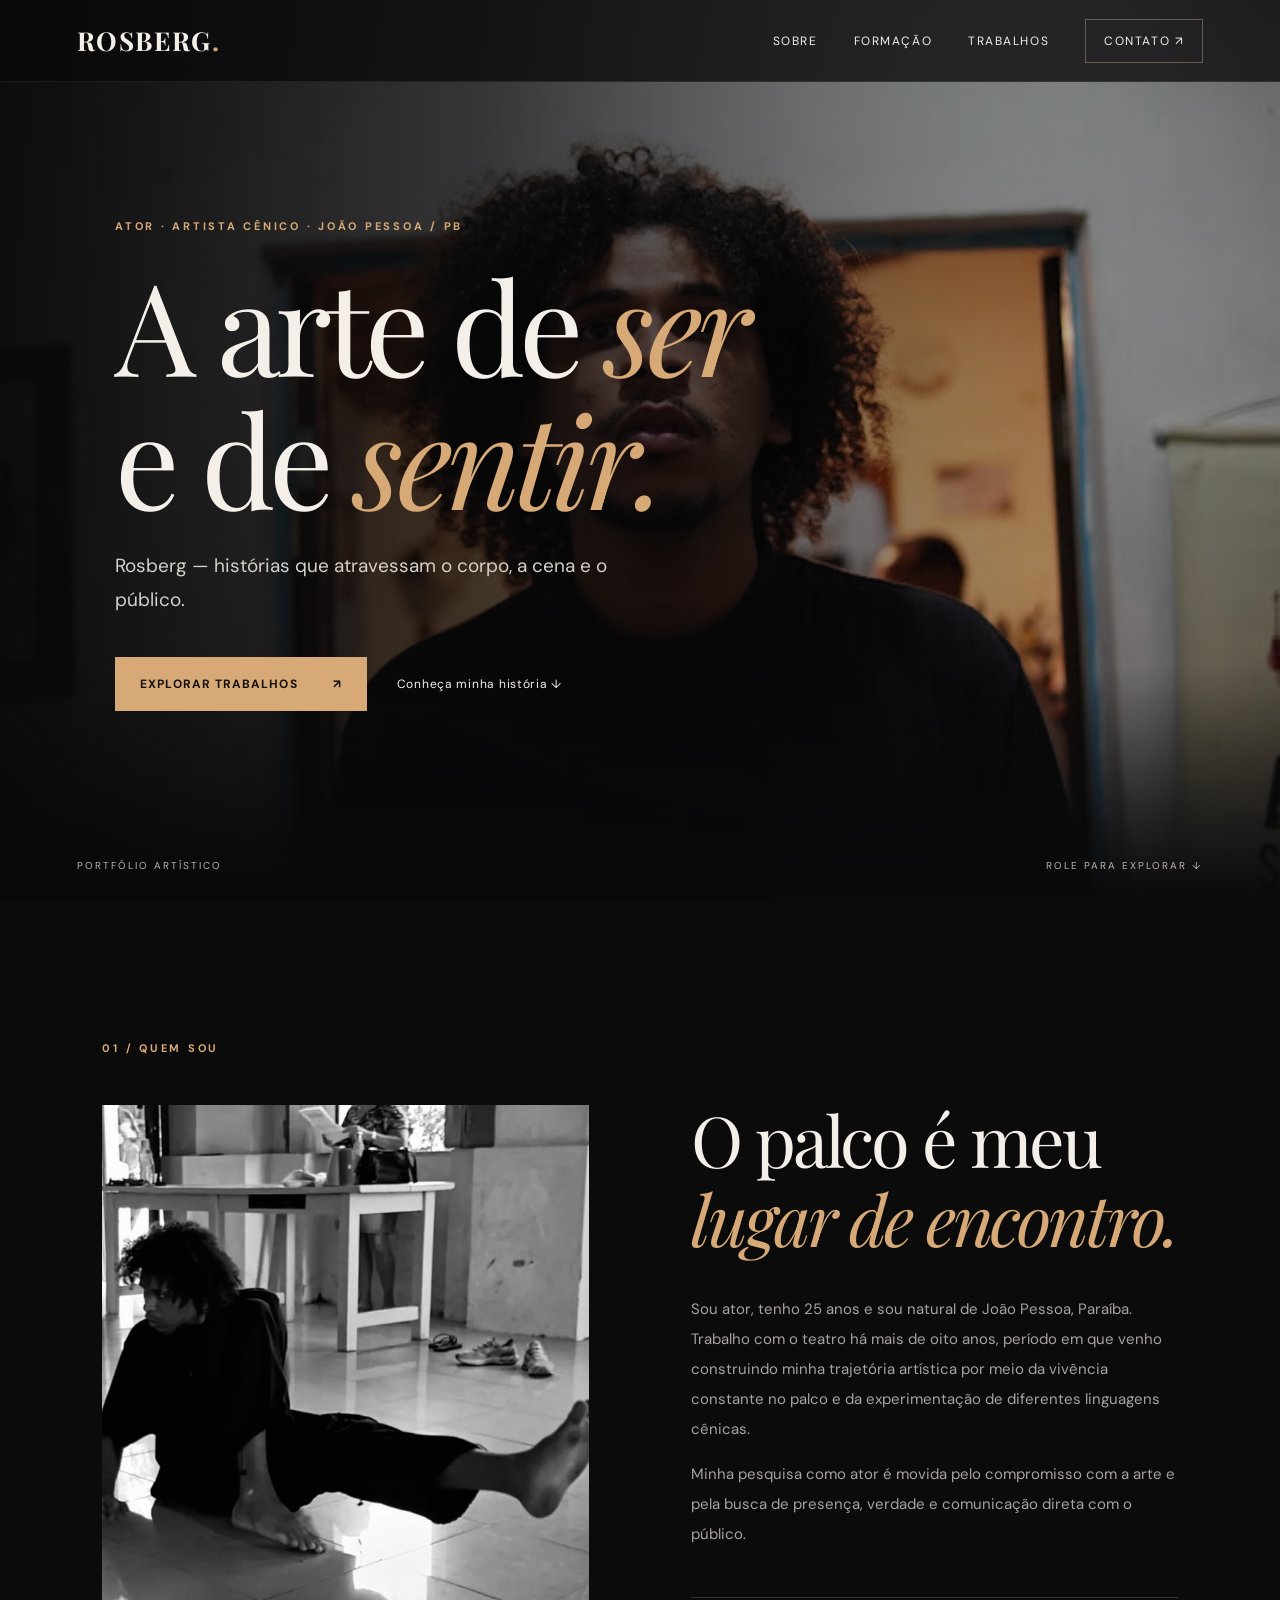
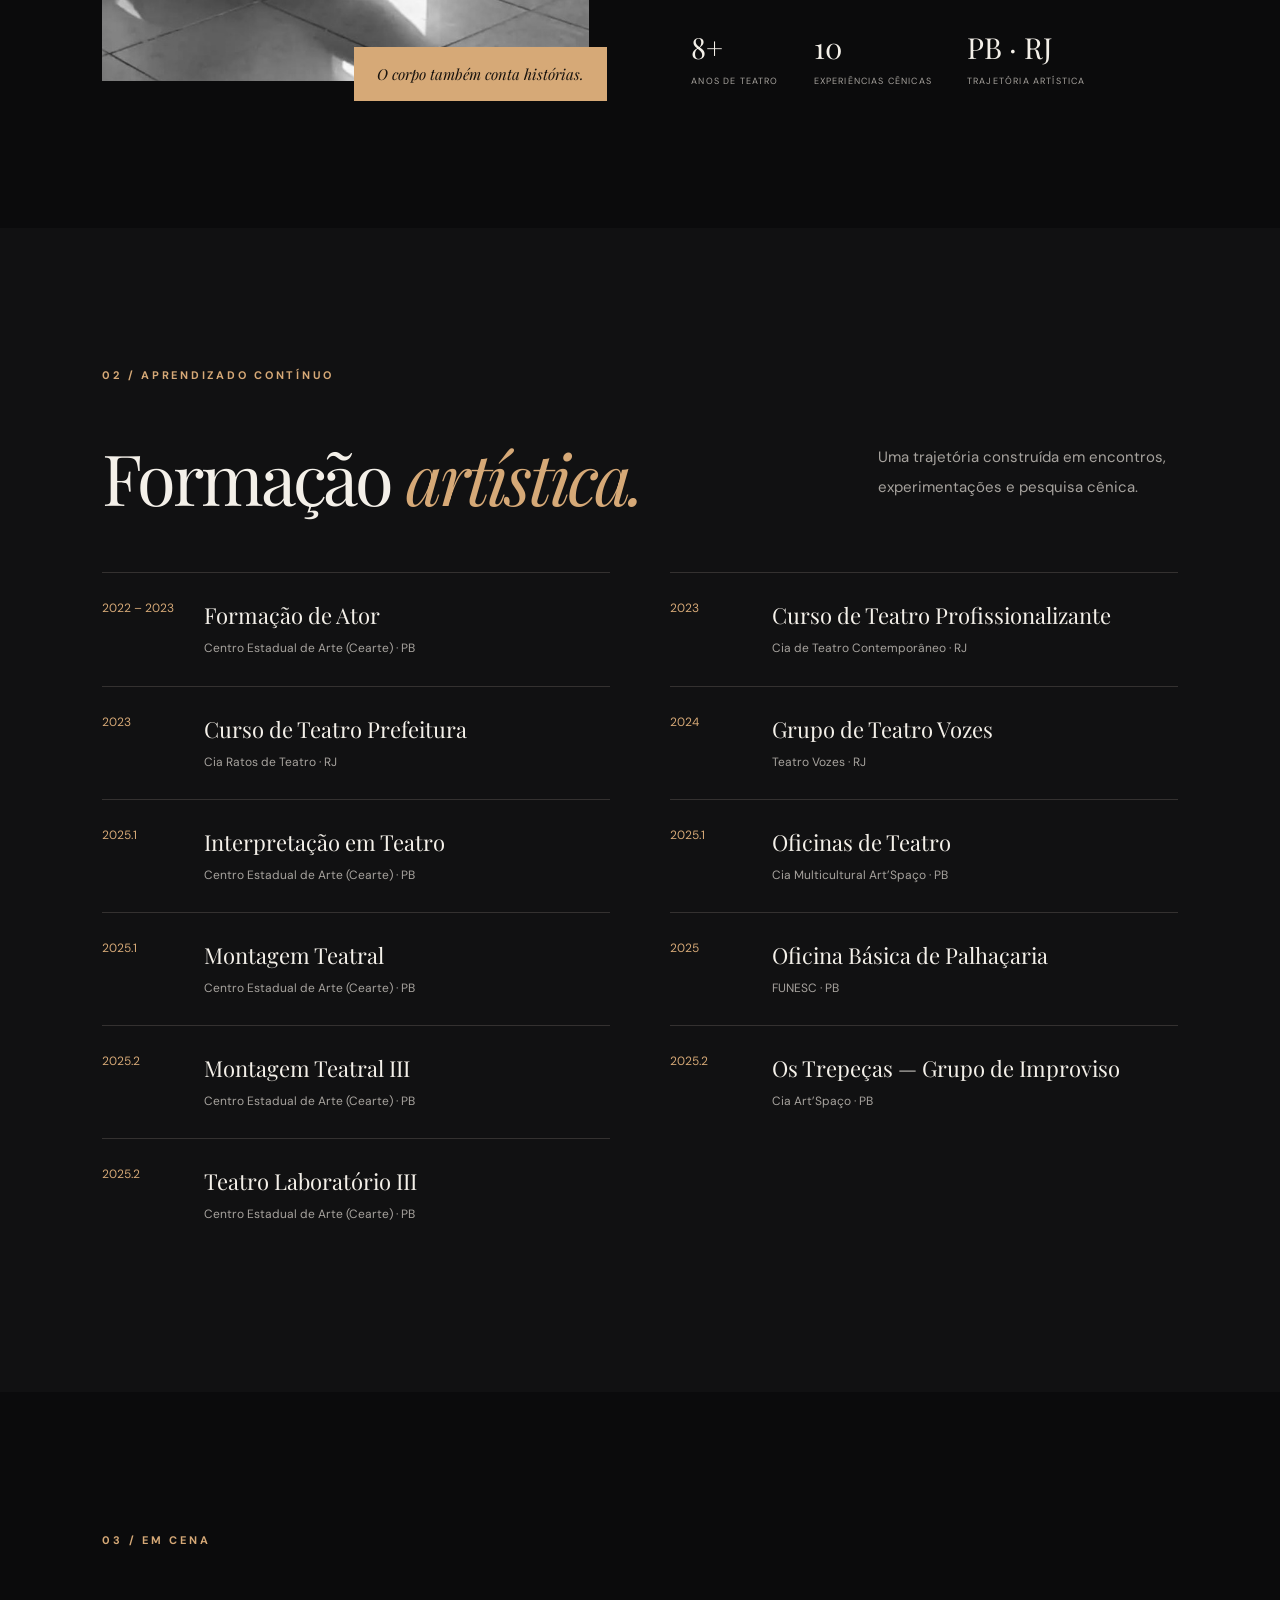
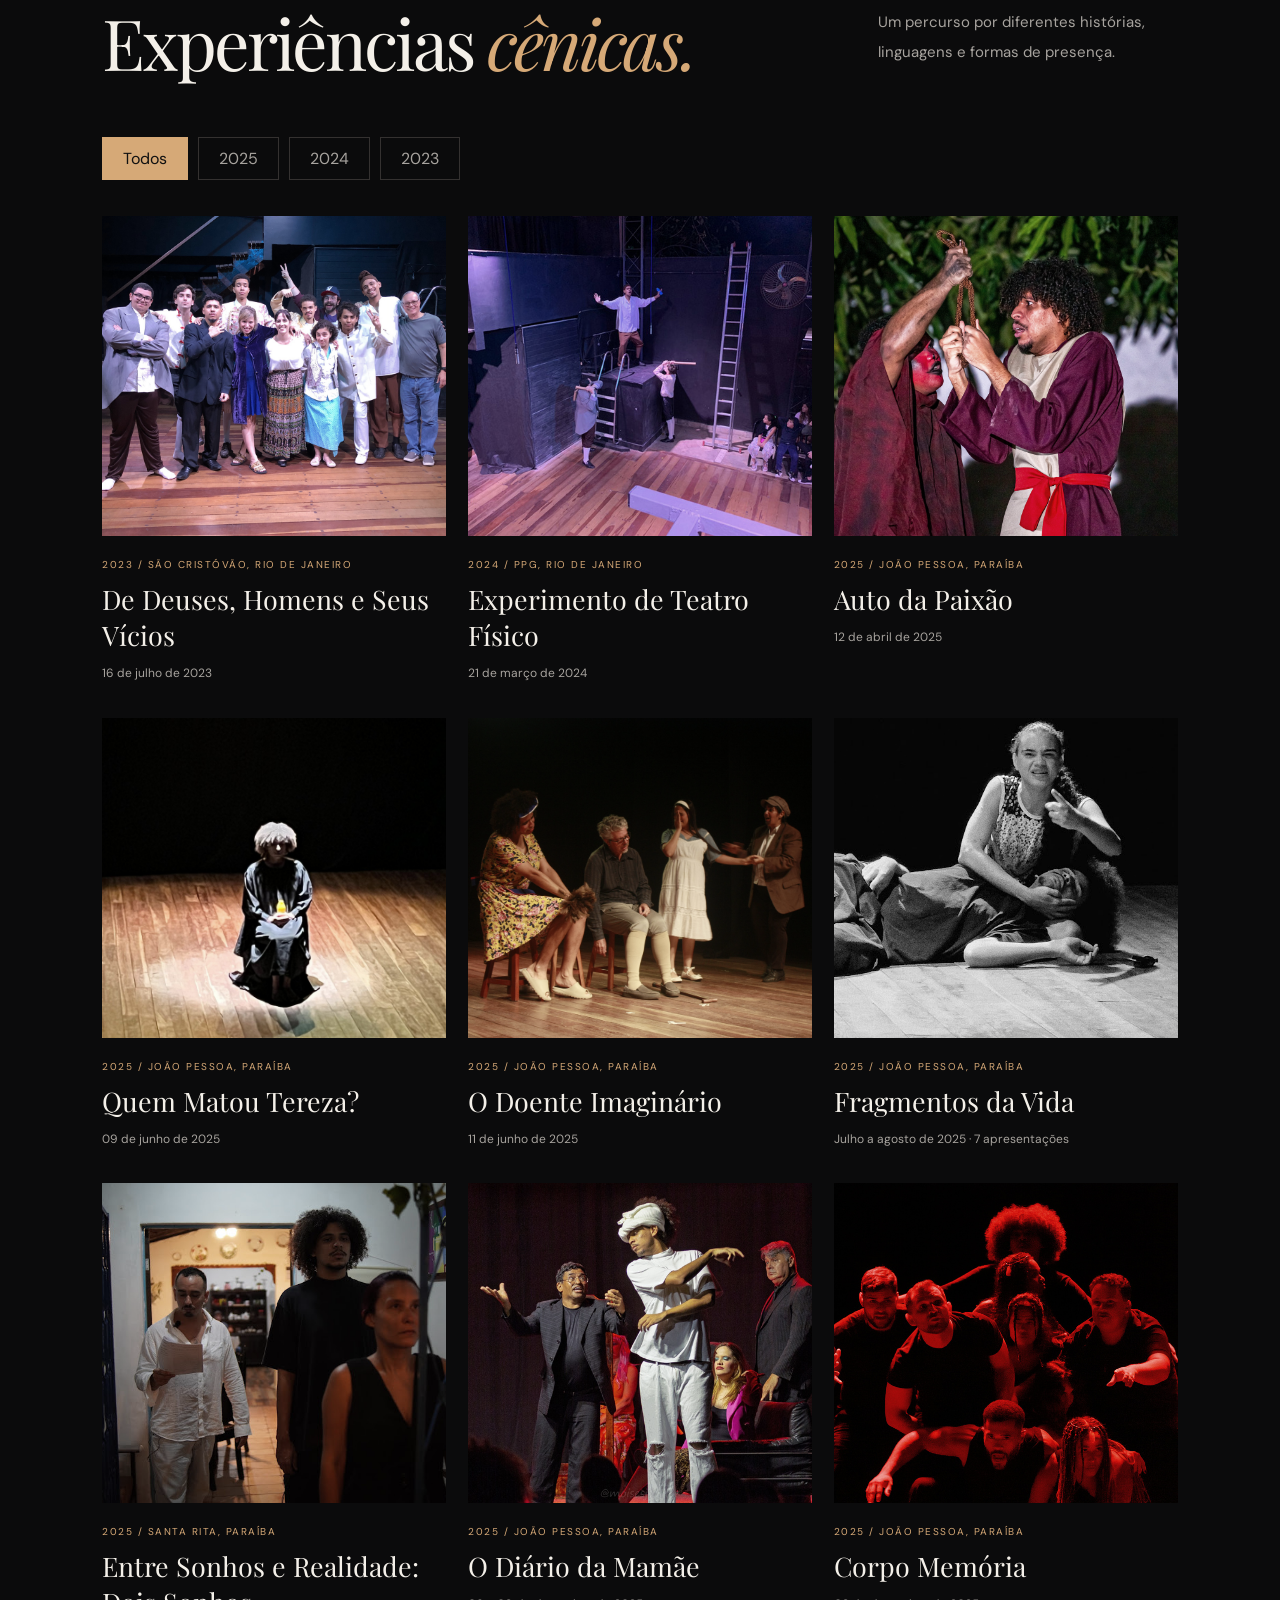
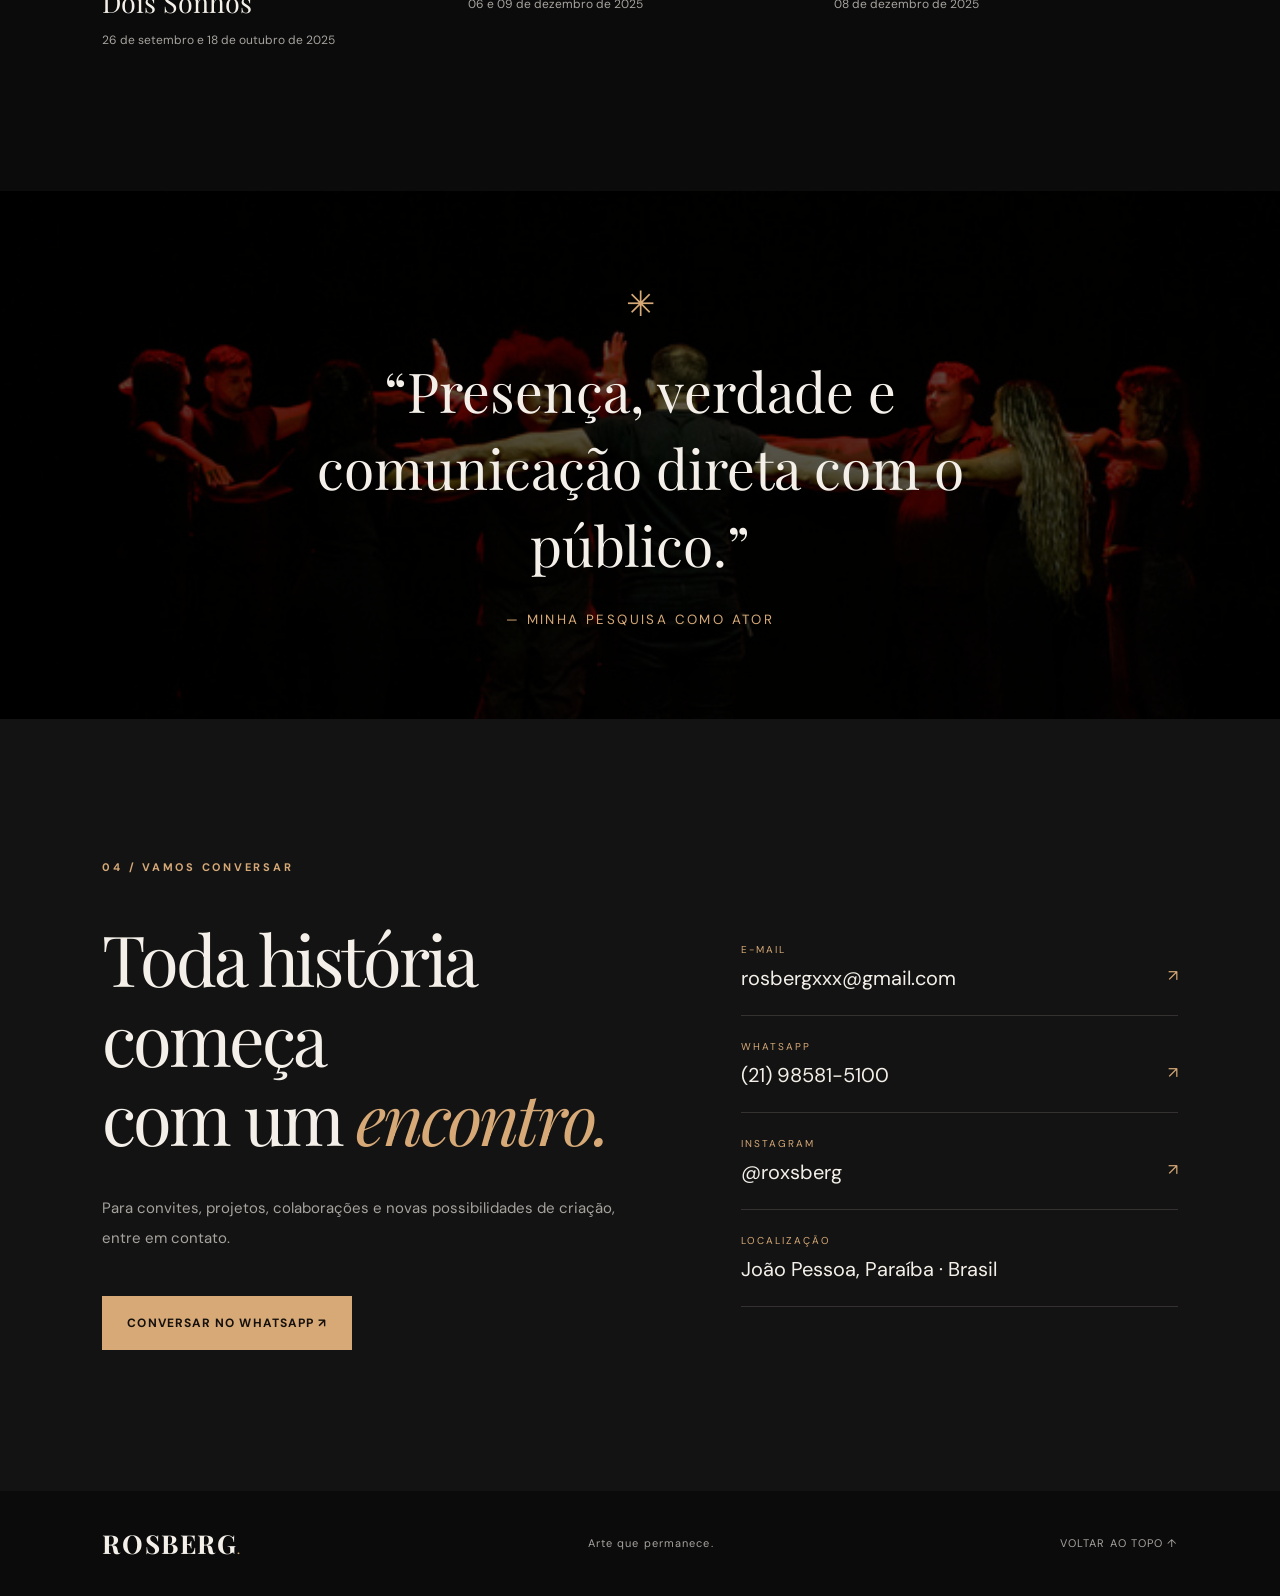
==== rosberg-site/index.html @ 15c9f915 "Primeiro envio." ====
<!doctype html>
<html lang="pt-BR">
  <head>
    <meta charset="utf-8">
    <meta name="viewport" content="width=device-width, initial-scale=1">
    <meta name="theme-color" content="#0b0b0c">
    <meta name="description" content="Rosberg — ator e artista cênico. Conheça sua trajetória, formação e experiências no teatro.">
    <title>Rosberg — Ator & Artista Cênico</title>
    
    <link rel="preconnect" href="https://fonts.googleapis.com">
    <link rel="preconnect" href="https://fonts.gstatic.com" crossorigin>
    <link href="https://fonts.googleapis.com/css2?family=DM+Sans:wght@400;500;600;700&family=Playfair+Display:wght@400;500;600;700&display=swap" rel="stylesheet">
    <link rel="stylesheet" href="style.css">
  </head>
  <body>
    <div class="progress" id="progress"></div>

    <header class="header">
      <a class="brand" href="#inicio">ROSBERG<span class="brand-dot">.</span></a>
      <button class="menu-toggle" id="menuToggle" aria-label="Abrir menu" aria-expanded="false">
        <span></span><span></span>
      </button>
      <nav id="nav" aria-label="Menu principal">
        <a href="#sobre">Sobre</a>
        <a href="#formacao">Formação</a>
        <a href="#trabalhos">Trabalhos</a>
        <a href="#contato" class="nav-contact">Contato ↗</a>
      </nav>
    </header>

    <main>
      <section class="hero" id="inicio">
        <div class="hero-photo"></div>
        <div class="hero-shade"></div>
        <div class="hero-content">
          <div class="eyebrow reveal">ATOR · ARTISTA CÊNICO · JOÃO PESSOA / PB</div>
          <h1 class="reveal">A arte de <em>ser</em><br>e de <em>sentir.</em></h1>
          <p class="reveal">Rosberg — histórias que atravessam o corpo, a cena e o público.</p>
          <div class="hero-actions reveal">
            <a class="button button-primary" href="#trabalhos">Explorar trabalhos <span>↗</span></a>
            <a class="text-link" href="#sobre">Conheça minha história ↓</a>
          </div>
        </div>
        <div class="hero-bottom">
          <span>PORTFÓLIO ARTÍSTICO</span>
          <span>ROLE PARA EXPLORAR ↓</span>
        </div>
      </section>

      <section class="section about" id="sobre">
        <div class="section-kicker reveal">01 / QUEM SOU</div>
        <div class="about-grid">
          <div class="about-image-wrap reveal">
            <img src="assets/foto-1-6.png" alt="Rosberg em expressão corporal no palco" loading="lazy">
            <span class="image-note">O corpo também conta histórias.</span>
          </div>
          <div class="about-copy">
            <h2 class="section-title reveal">O palco é meu<br><em>lugar de encontro.</em></h2>
            <p class="reveal">Sou ator, tenho 25 anos e sou natural de João Pessoa, Paraíba. Trabalho com o teatro há mais de oito anos, período em que venho construindo minha trajetória artística por meio da vivência constante no palco e da experimentação de diferentes linguagens cênicas.</p>
            <p class="reveal">Minha pesquisa como ator é movida pelo compromisso com a arte e pela busca de presença, verdade e comunicação direta com o público.</p>
            <div class="stats reveal">
              <div><strong>8+</strong><span>ANOS DE TEATRO</span></div>
              <div><strong>10</strong><span>EXPERIÊNCIAS CÊNICAS</span></div>
              <div><strong>PB · RJ</strong><span>TRAJETÓRIA ARTÍSTICA</span></div>
            </div>
          </div>
        </div>
      </section>

      <section class="section training" id="formacao">
        <div class="section-kicker reveal">02 / APRENDIZADO CONTÍNUO</div>
        <div class="section-heading reveal">
          <h2 class="section-title">Formação <em>artística.</em></h2>
          <p>Uma trajetória construída em encontros, experimentações e pesquisa cênica.</p>
        </div>
        <div class="timeline" id="timeline"></div>
      </section>

      <section class="section works" id="trabalhos">
        <div class="section-kicker reveal">03 / EM CENA</div>
        <div class="section-heading reveal">
          <h2 class="section-title">Experiências <em>cênicas.</em></h2>
          <p>Um percurso por diferentes histórias, linguagens e formas de presença.</p>
        </div>
        <div class="filters reveal">
          <button class="filter active" data-filter="all">Todos</button>
          <button class="filter" data-filter="2025">2025</button>
          <button class="filter" data-filter="2024">2024</button>
          <button class="filter" data-filter="2023">2023</button>
        </div>
        <div class="work-grid" id="workGrid"></div>
      </section>

      <section class="quote-section">
        <div class="quote-inner reveal">
          <span>✳</span>
          <blockquote>“Presença, verdade e comunicação direta com o público.”</blockquote>
          <small>— MINHA PESQUISA COMO ATOR</small>
        </div>
      </section>

      <section class="section contact" id="contato">
        <div class="section-kicker reveal">04 / VAMOS CONVERSAR</div>
        <div class="contact-grid">
          <div>
            <h2 class="section-title reveal">Toda história começa<br>com um <em>encontro.</em></h2>
            <p class="reveal">Para convites, projetos, colaborações e novas possibilidades de criação, entre em contato.</p>
            <a class="button button-primary reveal" href="https://wa.me/5521985815100" target="_blank" rel="noopener noreferrer">Conversar no WhatsApp ↗</a>
          </div>
          <div class="contact-links reveal">
            <a href="mailto:rosbergxxx@gmail.com"><span>E-MAIL</span><strong>rosbergxxx@gmail.com</strong><b>↗</b></a>
            <a href="https://wa.me/5521985815100" target="_blank" rel="noopener noreferrer"><span>WHATSAPP</span><strong>(21) 98581-5100</strong><b>↗</b></a>
            <a href="https://www.instagram.com/roxsberg/" target="_blank" rel="noopener noreferrer"><span>INSTAGRAM</span><strong>@roxsberg</strong><b>↗</b></a>
            <div class="location"><span>LOCALIZAÇÃO</span><strong>João Pessoa, Paraíba · Brasil</strong></div>
          </div>
        </div>
      </section>
    </main>

    <footer>
      <a class="brand" href="#inicio">ROSBERG<span class="brand-dot">.</span></a>
      <span>Arte que permanece.</span>
      <a href="#inicio">VOLTAR AO TOPO ↑</a>
    </footer>

    <dialog id="lightbox" aria-label="Fotografia do espetáculo">
      <button id="closeLightbox" aria-label="Fechar imagem">✕</button>
      <img id="lightboxImage" alt="">
      <p id="lightboxCaption"></p>
    </dialog>

    <script src="script.js" defer></script>
  </body>
</html>
---- rosberg-site/style.css ----
:root {
  --bg: #0b0b0c;
  --surface: #151516;
  --text: #f4f0e9;
  --muted: #a7a39e;
  --accent: #d6a977;
  --line: #343130;
}

* {
  box-sizing: border-box;
}

html {
  scroll-behavior: smooth;
  scroll-padding-top: 80px;
}

body {
  margin: 0;
  background: var(--bg);
  color: var(--text);
  font-family: 'DM Sans', sans-serif;
  -webkit-font-smoothing: antialiased;
}

a {
  color: inherit;
  text-decoration: none;
}

button {
  font: inherit;
}

img {
  display: block;
  width: 100%;
}

::selection {
  background: var(--accent);
  color: #111;
}

.progress {
  position: fixed;
  top: 0;
  left: 0;
  width: 0;
  height: 3px;
  background: var(--accent);
  z-index: 30;
}

.header {
  position: fixed;
  top: 0;
  left: 0;
  width: 100%;
  height: 82px;
  display: flex;
  align-items: center;
  justify-content: space-between;
  padding: 0 clamp(24px, 6vw, 110px);
  z-index: 20;
  background: rgba(10, 10, 11, 0.76);
  backdrop-filter: blur(18px);
  border-bottom: 1px solid #ffffff13;
}

.brand {
  font-family: 'Playfair Display', serif;
  font-size: 26px;
  font-weight: 700;
  letter-spacing: .06em;
}

.brand-dot {
  color: var(--accent);
}

nav {
  display: flex;
  gap: 36px;
  align-items: center;
}

nav a {
  font-size: 12px;
  text-transform: uppercase;
  letter-spacing: .13em;
  transition: color .25s;
}

nav a:hover,
.text-link:hover {
  color: var(--accent);
}

.nav-contact {
  border: 1px solid #6b5a49;
  padding: 13px 18px;
}

.menu-toggle {
  display: none;
}

.hero {
  min-height: 760px;
  height: 100svh;
  position: relative;
  display: flex;
  align-items: center;
  overflow: hidden;
}

.hero-photo {
  position: absolute;
  inset: 0;
  background: url('assets/foto-1-5.png') center 25%/cover no-repeat;
  transform: scale(1.04);
  animation: heroZoom 13s ease-out forwards;
}

.hero-shade {
  position: absolute;
  inset: 0;
  background: linear-gradient(90deg, rgba(8, 8, 9, 0.94) 0%, rgba(8, 8, 9, 0.76) 38%, rgba(8, 8, 9, 0.12) 100%), 
              linear-gradient(0deg, #0b0b0c 0%, transparent 26%);
}

.hero-content {
  position: relative;
  z-index: 1;
  padding: 100px clamp(24px, 9vw, 155px) 70px;
  max-width: 1100px;
}

.eyebrow,
.section-kicker {
  color: var(--accent);
  font-size: 11px;
  letter-spacing: .25em;
  font-weight: 700;
}

.hero h1,
.section-title {
  font-family: 'Playfair Display', serif;
  font-weight: 400;
  letter-spacing: -.045em;
}

.hero h1 {
  font-size: clamp(68px, 10vw, 152px);
  line-height: 1.04;
  margin: 25px 0;
}

.hero h1 em,
.section-title em {
  font-weight: 400;
  color: var(--accent);
}

.hero-content > p {
  color: #d5d0c9;
  font-size: clamp(15px, 1.6vw, 19px);
  max-width: 500px;
  line-height: 1.8;
}

.hero-actions {
  display: flex;
  align-items: center;
  gap: 30px;
  margin-top: 40px;
  flex-wrap: wrap;
}

.button {
  display: inline-flex;
  align-items: center;
  justify-content: space-between;
  gap: 35px;
  padding: 19px 25px;
  font-size: 12px;
  font-weight: 700;
  letter-spacing: .09em;
  text-transform: uppercase;
  transition: transform .25s, background .25s;
}

.button:hover {
  transform: translateY(-4px);
}

.button-primary {
  background: var(--accent);
  color: #15100c;
}

.button-primary:hover {
  background: #f1c69a;
}

.text-link {
  font-size: 12px;
  letter-spacing: .06em;
  transition: color .25s;
}

.hero-bottom {
  position: absolute;
  bottom: 28px;
  left: clamp(24px, 6vw, 110px);
  right: clamp(24px, 6vw, 110px);
  display: flex;
  justify-content: space-between;
  z-index: 1;
  font-size: 10px;
  letter-spacing: .2em;
  color: #bbb4ad;
}

.section {
  padding: clamp(90px, 11vw, 160px) clamp(24px, 8vw, 135px);
}

.section-kicker {
  margin-bottom: 45px;
}

.about-grid {
  display: grid;
  grid-template-columns: 1fr 1fr;
  align-items: center;
  gap: clamp(40px, 8vw, 140px);
}

.about-image-wrap {
  position: relative;
}

.about-image-wrap img {
  height: clamp(400px, 45vw, 650px);
  object-fit: cover;
  filter: grayscale(100%);
  transition: filter .6s, transform .6s;
}

.about-image-wrap:hover img {
  filter: grayscale(20%);
}

.image-note {
  position: absolute;
  bottom: -20px;
  right: -18px;
  background: var(--accent);
  color: #18130e;
  padding: 17px 23px;
  font-family: 'Playfair Display', serif;
  font-style: italic;
  font-size: 15px;
}

.section-title {
  font-size: clamp(45px, 5.5vw, 85px);
  line-height: 1.13;
  margin: 0 0 35px;
}

.about-copy p,
.section-heading p,
.contact p {
  color: var(--muted);
  font-size: 15px;
  line-height: 2;
  max-width: 590px;
}

.stats {
  display: flex;
  gap: 35px;
  flex-wrap: wrap;
  margin-top: 48px;
  padding-top: 30px;
  border-top: 1px solid var(--line);
}

.stats div {
  display: flex;
  flex-direction: column;
  gap: 9px;
}

.stats strong {
  font-family: 'Playfair Display', serif;
  font-size: 29px;
  font-weight: 400;
}

.stats span {
  font-size: 9px;
  letter-spacing: .13em;
  color: var(--muted);
}

.training {
  background: #111112;
}

.section-heading {
  display: flex;
  align-items: end;
  justify-content: space-between;
  gap: 35px;
  margin-bottom: 55px;
}

.section-heading .section-title {
  margin-bottom: 0;
}

.section-heading p {
  max-width: 300px;
}

.timeline {
  display: grid;
  grid-template-columns: repeat(2, minmax(0, 1fr));
  gap: 0 60px;
}

.timeline-item {
  display: grid;
  grid-template-columns: 80px 1fr;
  gap: 22px;
  padding: 27px 0;
  border-top: 1px solid var(--line);
  transition: padding-left .25s;
}

.timeline-item:hover {
  padding-left: 9px;
}

.timeline-year {
  color: var(--accent);
  font-size: 12px;
}

.timeline-item h3 {
  font-family: 'Playfair Display', serif;
  font-size: 22px;
  font-weight: 400;
  margin: 0 0 9px;
}

.timeline-item p {
  color: var(--muted);
  font-size: 12px;
  margin: 0;
  line-height: 1.6;
}

.filters {
  display: flex;
  gap: 10px;
  margin-bottom: 36px;
  flex-wrap: wrap;
}

.filter {
  border: 1px solid var(--line);
  background: transparent;
  color: var(--muted);
  padding: 10px 20px;
  cursor: pointer;
  transition: all .2s;
}

.filter:hover,
.filter.active {
  background: var(--accent);
  color: #111;
  border-color: var(--accent);
}

.work-grid {
  display: grid;
  grid-template-columns: repeat(3, minmax(0, 1fr));
  gap: 34px 22px;
}

.work-card {
  min-width: 0;
  animation: cardIn .45s both;
}

.work-image {
  width: 100%;
  height: clamp(210px, 25vw, 350px);
  overflow: hidden;
  border: 0;
  background: #1a1919;
  padding: 0;
  cursor: zoom-in;
  position: relative;
}

.work-image img {
  height: 100%;
  object-fit: cover;
  transition: transform .6s, filter .6s;
  filter: saturate(.8);
}

.work-image:hover img {
  transform: scale(1.08);
  filter: saturate(1.1);
}

.work-image:after {
  content: 'VER FOTO ↗';
  position: absolute;
  right: 15px;
  bottom: 15px;
  padding: 10px 12px;
  background: #0b0b0cbd;
  color: white;
  font-size: 10px;
  letter-spacing: .1em;
  opacity: 0;
  transform: translateY(8px);
  transition: all .3s;
}

.work-image:hover:after {
  opacity: 1;
  transform: none;
}

.work-meta {
  color: var(--accent);
  font-size: 10px;
  letter-spacing: .15em;
  margin-top: 17px;
  text-transform: uppercase;
}

.work-card h3 {
  font-family: 'Playfair Display', serif;
  font-size: clamp(21px, 2.1vw, 29px);
  font-weight: 400;
  margin: 10px 0;
}

.work-card p {
  color: var(--muted);
  font-size: 12px;
  line-height: 1.7;
  margin: 0;
}

.quote-section {
  background: linear-gradient(#0009, #000b), url('assets/foto-2-16.png') center/cover;
  min-height: 470px;
  display: grid;
  place-items: center;
  text-align: center;
  padding: 90px 24px;
}

.quote-inner {
  max-width: 850px;
}

.quote-inner > span {
  color: var(--accent);
  font-size: 35px;
}

.quote-inner blockquote {
  font: 400 clamp(30px, 4.3vw, 61px)/1.4 'Playfair Display', serif;
  margin: 25px 0;
}

.quote-inner small {
  color: var(--accent);
  letter-spacing: .18em;
}

.contact {
  background: #131313;
}

.contact-grid {
  display: grid;
  grid-template-columns: 1.2fr 1fr;
  gap: clamp(50px, 9vw, 140px);
}

.contact .button {
  margin-top: 28px;
}

.contact-links a,
.location {
  display: grid;
  grid-template-columns: 1fr auto;
  gap: 9px;
  padding: 24px 0;
  border-bottom: 1px solid var(--line);
  transition: padding .25s;
}

.contact-links a:hover {
  padding-left: 10px;
}

.contact-links span,
.location span {
  grid-column: 1/-1;
  color: var(--accent);
  font-size: 10px;
  letter-spacing: .2em;
}

.contact-links strong,
.location strong {
  font-size: clamp(15px, 1.6vw, 20px);
  font-weight: 400;
  overflow-wrap: anywhere;
}

.contact-links b {
  font-weight: 400;
  color: var(--accent);
}

footer {
  padding: 35px clamp(24px, 8vw, 135px);
  display: flex;
  justify-content: space-between;
  align-items: center;
  gap: 20px;
}

footer span,
footer > a:last-child {
  font-size: 11px;
  color: var(--muted);
  letter-spacing: .1em;
}

dialog {
  border: 1px solid #555;
  background: #111;
  color: #eee;
  padding: 18px;
  max-width: min(92vw, 1100px);
  max-height: 92vh;
}

dialog::backdrop {
  background: #000e;
  backdrop-filter: blur(6px);
}

dialog img {
  max-height: 75vh;
  object-fit: contain;
}

dialog p {
  font-size: 13px;
  color: var(--muted);
}

#closeLightbox {
  position: absolute;
  right: 18px;
  top: 18px;
  background: #111;
  color: white;
  border: 1px solid #777;
  padding: 9px 13px;
  cursor: pointer;
}

.reveal {
  opacity: 0;
  transform: translateY(35px);
  transition: opacity .8s ease, transform .8s cubic-bezier(.2, .7, .2, 1);
}

.reveal.visible {
  opacity: 1;
  transform: translateY(0);
}

@keyframes heroZoom {
  to { transform: scale(1); }
}

@keyframes cardIn {
  from { opacity: 0; transform: translateY(15px); }
  to { opacity: 1; transform: translateY(0); }
}

@media (max-width: 900px) {
  .about-grid,
  .contact-grid {
    grid-template-columns: 1fr;
  }
  .about-image-wrap img {
    height: 520px;
  }
  .timeline {
    gap: 0 30px;
  }
  .work-grid {
    grid-template-columns: repeat(2, minmax(0, 1fr));
  }
  .section-heading {
    align-items: start;
    flex-direction: column;
  }
  .hero-photo {
    background-position: 60% center;
  }
}

@media (max-width: 640px) {
  .header {
    height: 68px;
    padding: 0 22px;
  }
  .brand {
    font-size: 23px;
  }
  .menu-toggle {
    display: flex;
    width: 42px;
    height: 42px;
    flex-direction: column;
    justify-content: center;
    gap: 7px;
    border: 0;
    background: none;
    cursor: pointer;
    z-index: 2;
  }
  .menu-toggle span {
    height: 2px;
    width: 25px;
    background: white;
    transition: transform .25s;
  }
  .menu-toggle[aria-expanded=true] span:first-child {
    transform: translateY(4.5px) rotate(45deg);
  }
  .menu-toggle[aria-expanded=true] span:last-child {
    transform: translateY(-4.5px) rotate(-45deg);
  }
  nav {
    position: absolute;
    top: 68px;
    left: 0;
    right: 0;
    background: #101011;
    display: none;
    flex-direction: column;
    align-items: stretch;
    gap: 0;
    padding: 15px 24px 25px;
    border-bottom: 1px solid var(--line);
  }
  nav.open {
    display: flex;
  }
  nav a {
    padding: 17px 0;
  }
  .nav-contact {
    padding: 17px;
    border: 0;
  }
  .hero {
    min-height: 670px;
    height: 100svh;
  }
  .hero-photo {
    background-position: 60% center;
  }
  .hero-shade {
    background: linear-gradient(90deg, #080809df, #08080955), linear-gradient(0deg, #0b0b0c, transparent 35%);
  }
  .hero-content {
    padding: 90px 24px 70px;
  }
  .hero h1 {
    font-size: clamp(56px, 13vw, 84px);
  }
  .hero-actions {
    gap: 22px;
  }
  .hero-bottom {
    left: 24px;
    right: 24px;
    font-size: 8px;
  }
  .section {
    padding: 85px 24px;
  }
  .section-kicker {
    margin-bottom: 28px;
  }
  .about-image-wrap img {
    height: 400px;
  }
  .image-note {
    right: 0;
  }
  .stats {
    gap: 23px;
  }
  .timeline {
    grid-template-columns: 1fr;
  }
  .timeline-item {
    grid-template-columns: 65px 1fr;
  }
  .work-grid {
    grid-template-columns: 1fr;
  }
  .work-image {
    height: 300px;
  }
  .quote-section {
    min-height: 360px;
  }
  .contact-grid {
    gap: 35px;
  }
  footer {
    flex-wrap: wrap;
    padding: 28px 24px;
  }
  footer span {
    order: 3;
    width: 100%;
  }
}

@media (prefers-reduced-motion: reduce) {
  *, *:before, *:after {
    scroll-behavior: auto !important;
    animation: none !important;
    transition: none !important;
  }
  .reveal {
    opacity: 1;
    transform: none;
  }
}
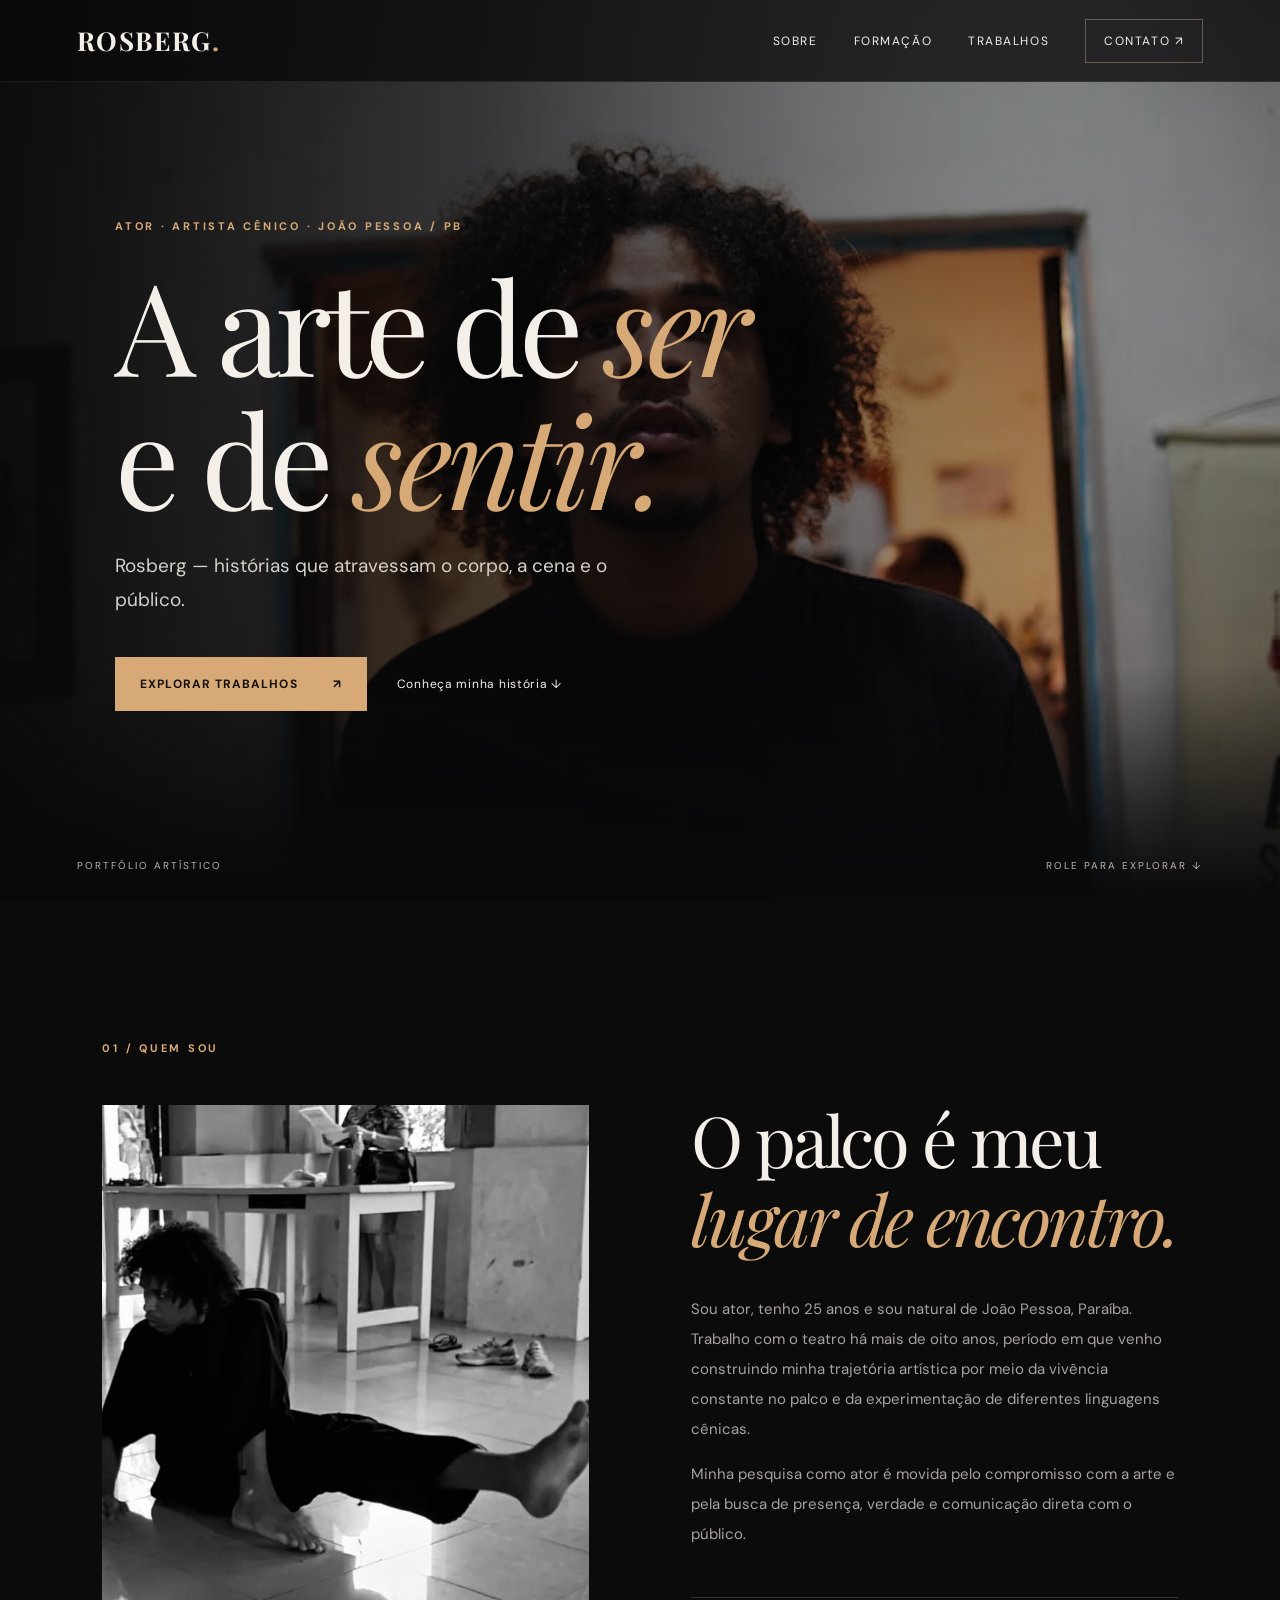
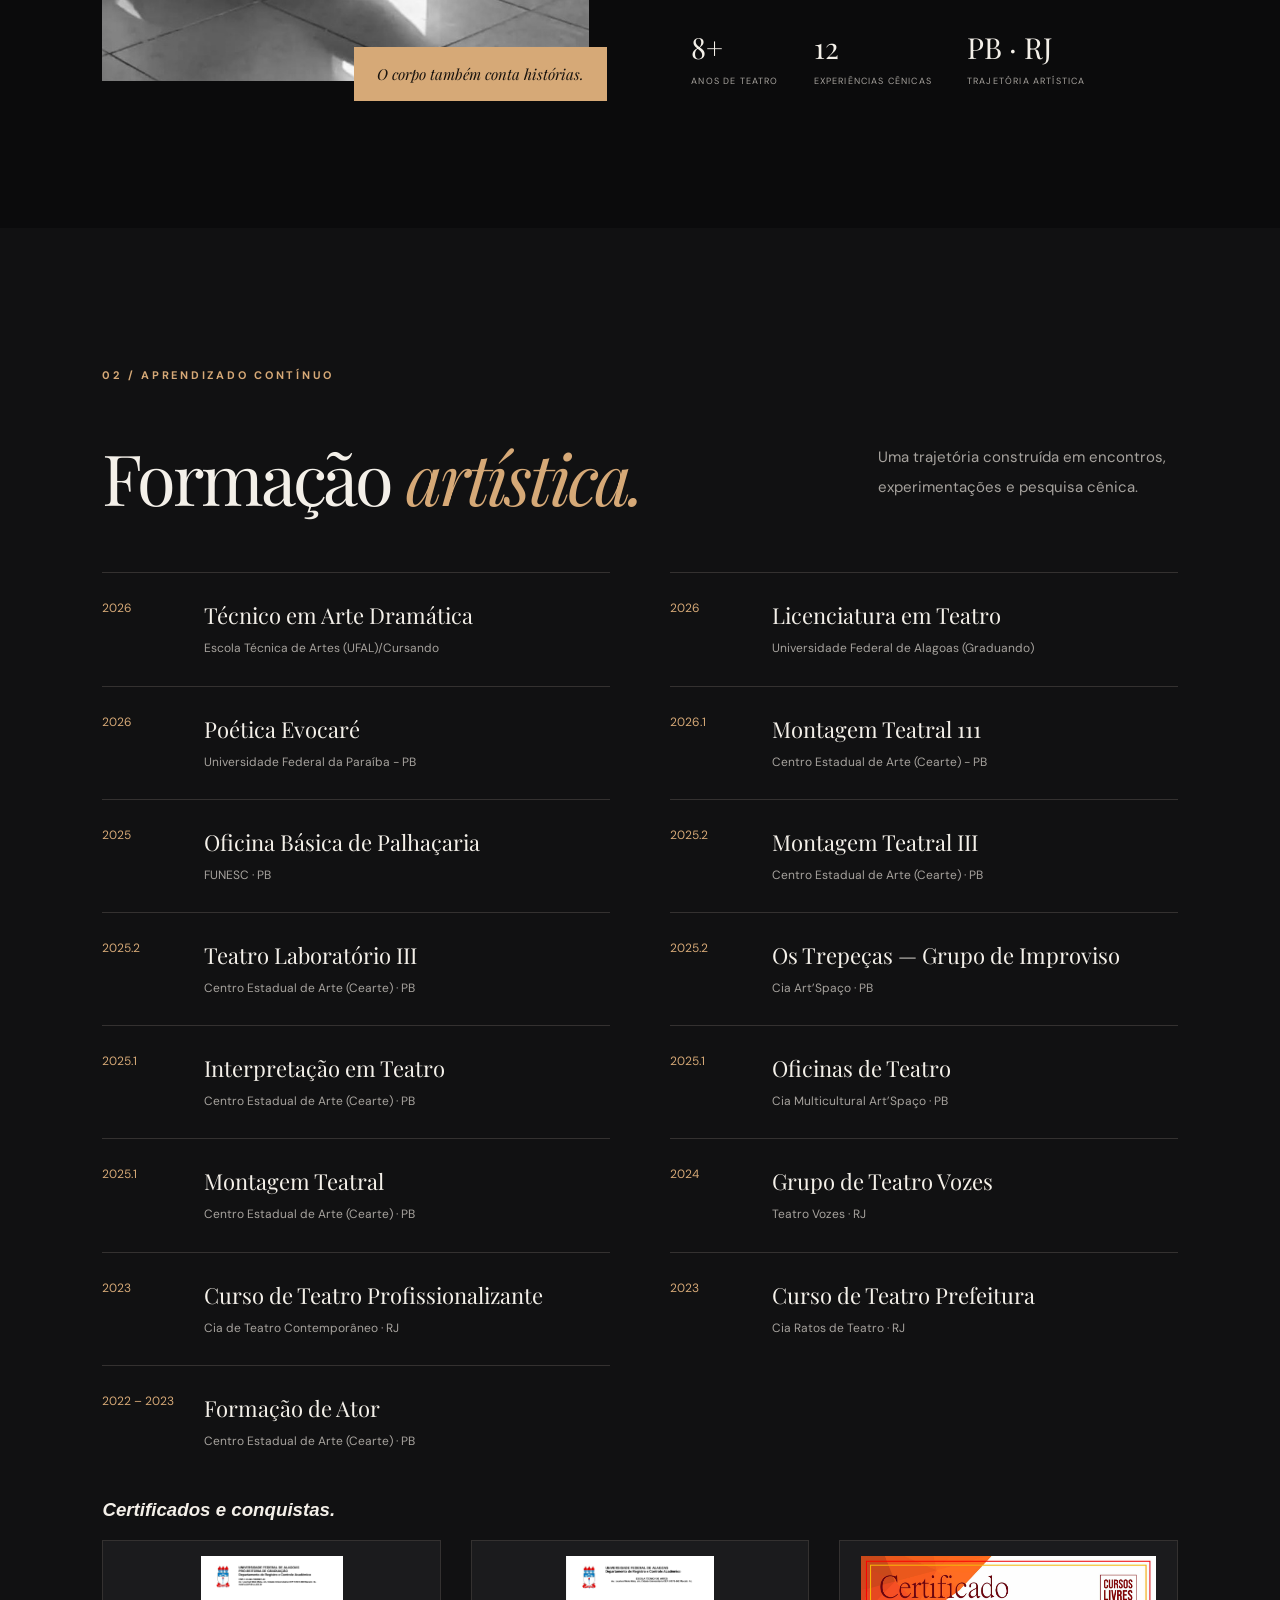
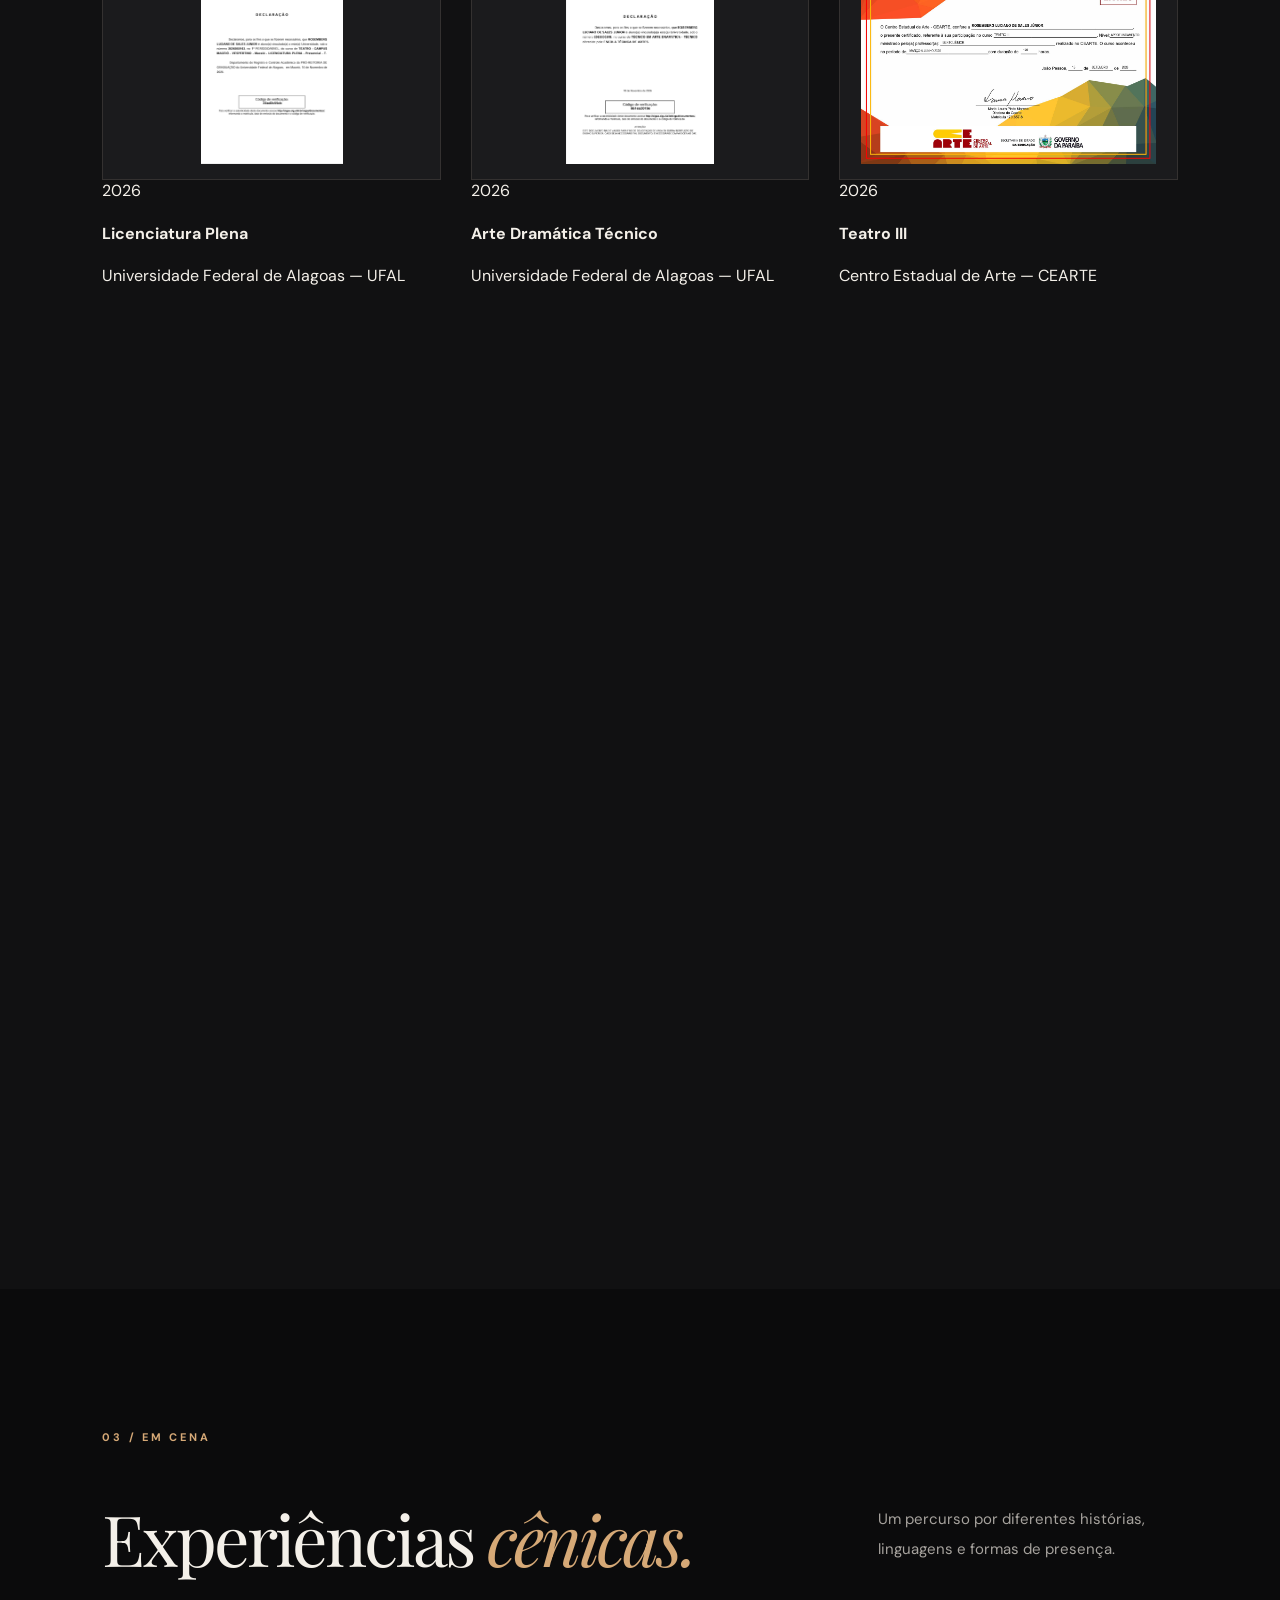
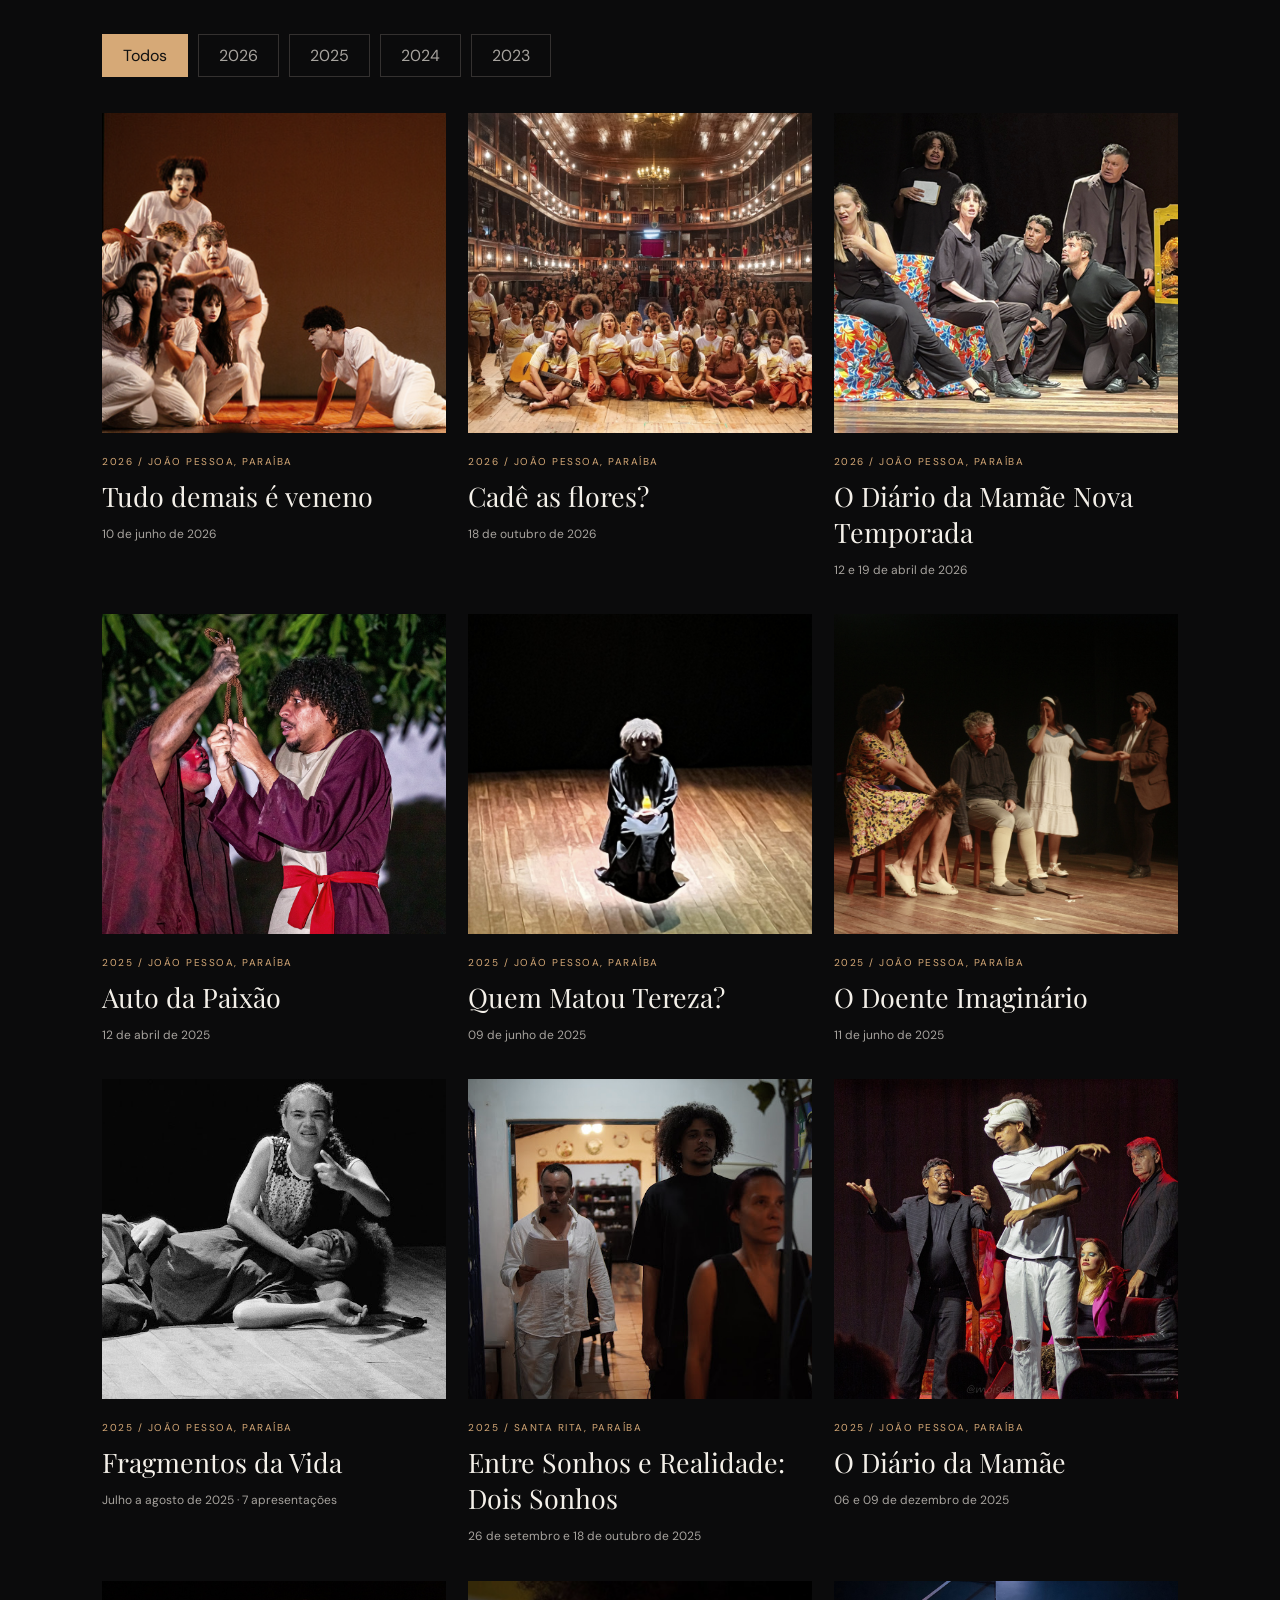
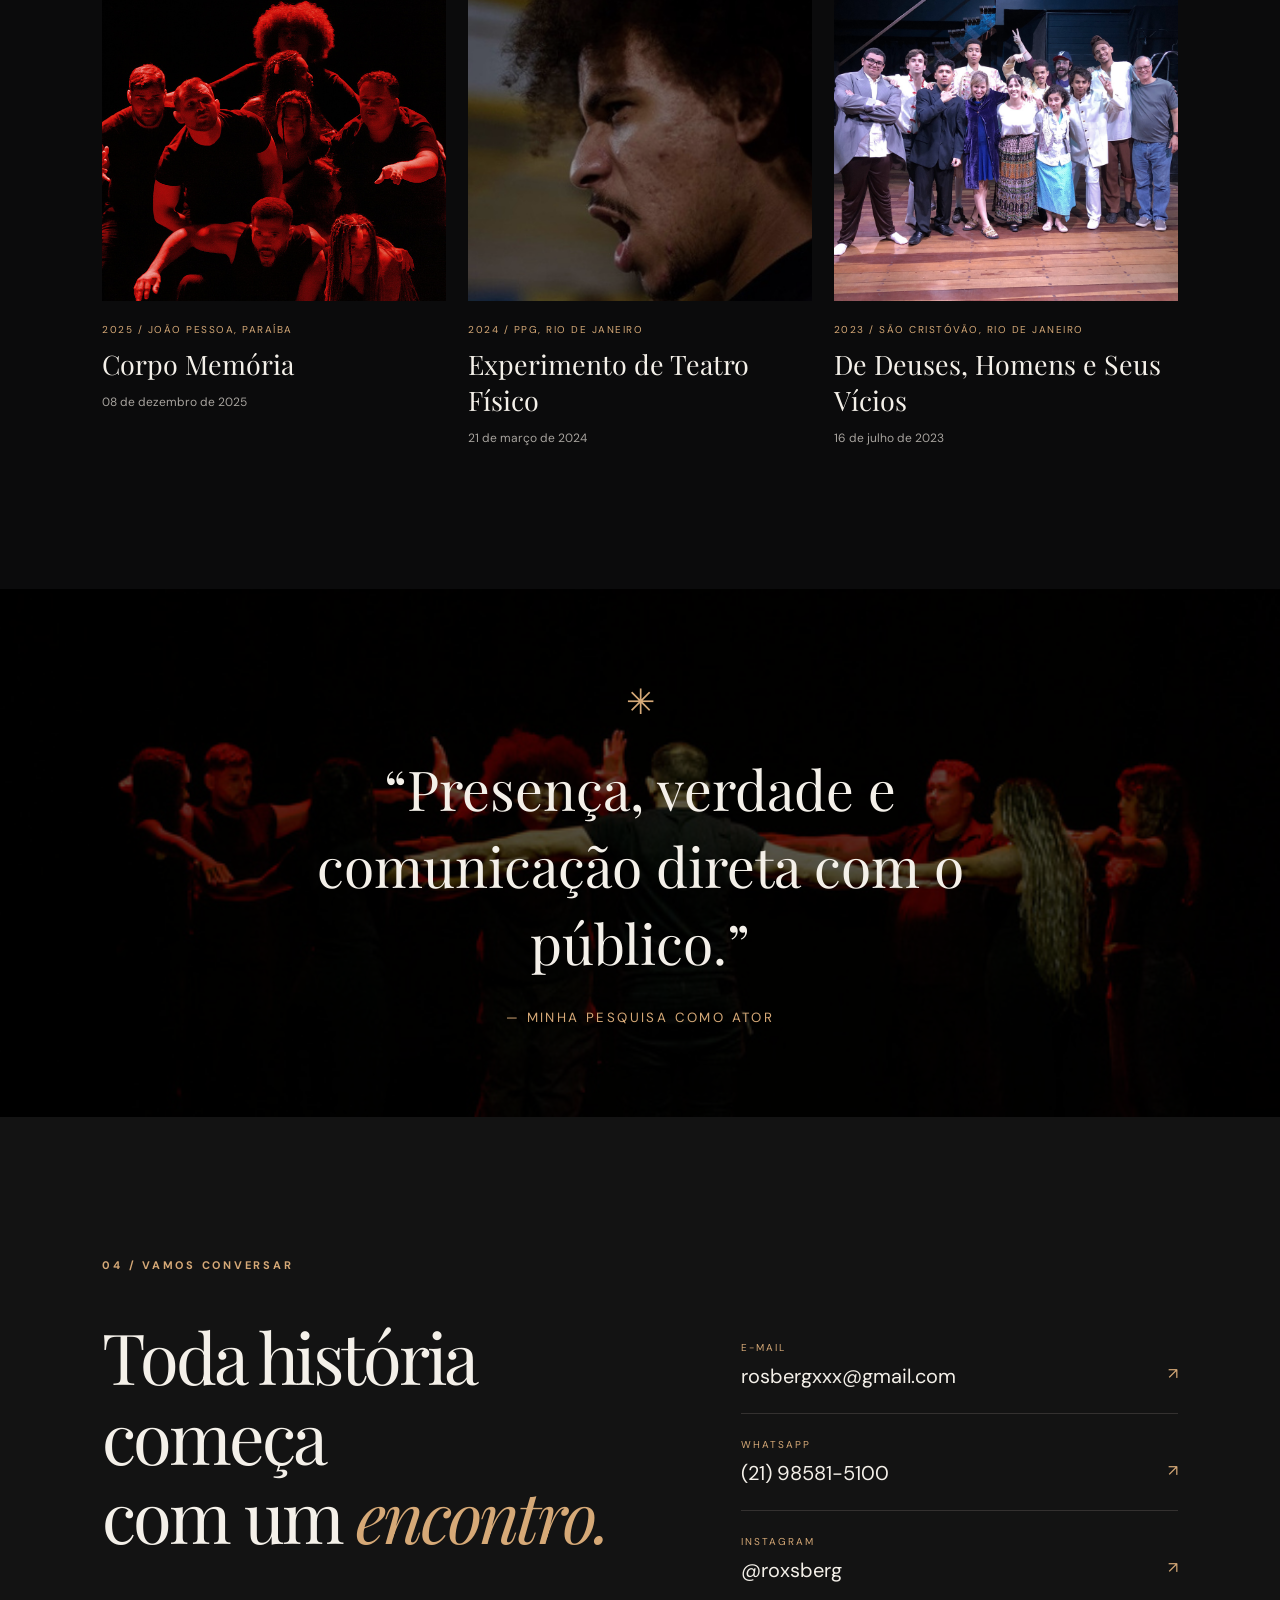
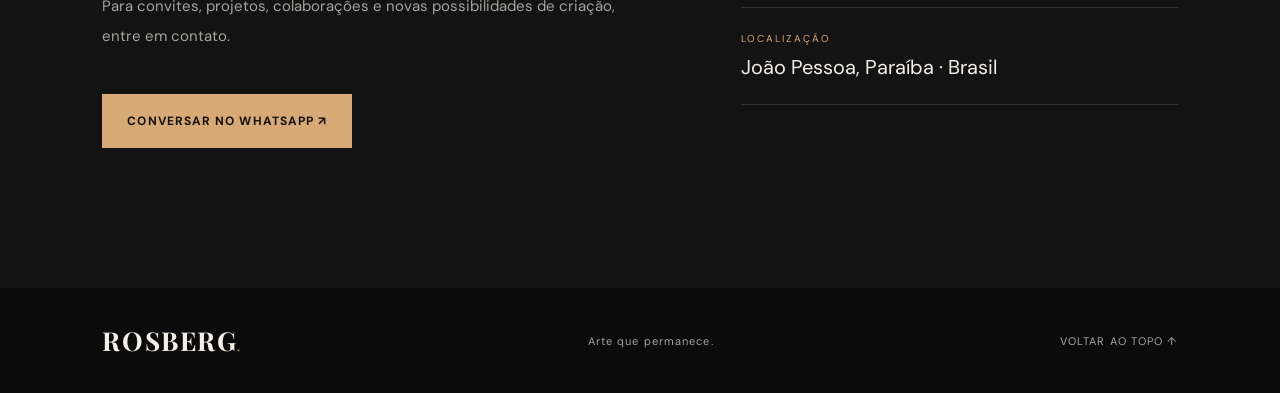
==== commit ec997dd3: "Atualizações feitas" ====
--- a/rosberg-site/index.html
+++ b/rosberg-site/index.html
@@ -60,7 +60,7 @@
             <p class="reveal">Minha pesquisa como ator é movida pelo compromisso com a arte e pela busca de presença, verdade e comunicação direta com o público.</p>
             <div class="stats reveal">
               <div><strong>8+</strong><span>ANOS DE TEATRO</span></div>
-              <div><strong>10</strong><span>EXPERIÊNCIAS CÊNICAS</span></div>
+              <div><strong>12</strong><span>EXPERIÊNCIAS CÊNICAS</span></div>
               <div><strong>PB · RJ</strong><span>TRAJETÓRIA ARTÍSTICA</span></div>
             </div>
           </div>
@@ -74,6 +74,28 @@
           <p>Uma trajetória construída em encontros, experimentações e pesquisa cênica.</p>
         </div>
         <div class="timeline" id="timeline"></div>
+        <!-- CERTIFICAÇÕES ARTÍSTICAS -->
+<div class="certifications">
+
+    <div class="certifications-heading reveal">
+
+        <span class="certifications-label">
+            
+        </span>
+
+        <h3>
+            <em>Certificados e conquistas.</em>
+        </h3>
+
+     
+    </div>
+
+    <div
+        class="certifications-grid"
+        id="certificationsGrid"
+    ></div>
+
+</div>
       </section>
 
       <section class="section works" id="trabalhos">
@@ -84,6 +106,7 @@
         </div>
         <div class="filters reveal">
           <button class="filter active" data-filter="all">Todos</button>
+          <button class="filter" data-filter="2026">2026</button>
           <button class="filter" data-filter="2025">2025</button>
           <button class="filter" data-filter="2024">2024</button>
           <button class="filter" data-filter="2023">2023</button>
--- a/rosberg-site/style.css
+++ b/rosberg-site/style.css
@@ -767,4 +767,336 @@
     opacity: 1;
     transform: none;
   }
+}
+
+/* ==========================================
+   CERTIFICADOS — ANIMAÇÃO FLIP 3D
+========================================== */
+
+
+/* ÁREA COM PERSPECTIVA */
+
+.certificate-flip-container {
+
+    width: 100%;
+    height: 240px;
+
+    perspective: 1200px;
+
+}
+
+
+/* ELEMENTO QUE GIRA */
+
+.certificate-flip-inner {
+
+    position: relative;
+
+    width: 100%;
+    height: 100%;
+
+    transform-style: preserve-3d;
+
+    transition:
+        transform 0.85s cubic-bezier(
+            0.22, 1, 0.36, 1
+        );
+
+}
+
+
+/* ATIVA A ROTAÇÃO */
+
+.certification-card.is-flipped
+.certificate-flip-inner {
+
+    transform: rotateY(180deg);
+
+}
+
+
+/* FACES DO CERTIFICADO */
+
+.certificate-face {
+
+    position: absolute;
+
+    inset: 0;
+
+    width: 100%;
+    height: 100%;
+
+    backface-visibility: hidden;
+    -webkit-backface-visibility: hidden;
+
+    background: #1b1b1d;
+
+    border: 1px solid var(--line);
+
+    overflow: hidden;
+
+    transition: border-color .3s ease;
+
+}
+
+
+/* FRENTE */
+
+.certificate-front {
+
+    transform: rotateY(0deg);
+
+}
+
+
+/* VERSO */
+
+.certificate-back {
+
+    transform: rotateY(180deg);
+
+}
+
+
+/* BOTÃO DE VISUALIZAÇÃO */
+
+.certificate-view {
+
+    position: relative;
+
+    display: flex;
+
+    align-items: center;
+    justify-content: center;
+
+    width: 100%;
+    height: 100%;
+
+    padding: 15px;
+
+    background: transparent;
+
+    border: none;
+
+    cursor: pointer;
+
+}
+
+
+/* IMAGEM */
+
+.certificate-view img {
+
+    width: 100%;
+    height: 100%;
+
+    object-fit: contain;
+
+    display: block;
+
+    transition: transform .45s ease;
+
+}
+
+
+/* HOVER NA IMAGEM */
+
+.certificate-view:hover img {
+
+    transform: scale(1.045);
+
+}
+
+
+/* TEXTO DE AMPLIAR */
+
+.certificate-zoom {
+
+    position: absolute;
+
+    inset: 0;
+
+    display: flex;
+
+    align-items: center;
+    justify-content: center;
+
+    background: rgba(0, 0, 0, .72);
+
+    color: #fff;
+
+    font-size: 11px;
+    font-weight: 600;
+
+    letter-spacing: 2px;
+
+    opacity: 0;
+
+    transition: opacity .35s ease;
+
+}
+
+
+/* MOSTRAR OVERLAY */
+
+.certificate-view:hover .certificate-zoom,
+.certificate-view:focus-visible .certificate-zoom {
+
+    opacity: 1;
+
+}
+
+
+/* BORDA NO HOVER */
+
+.certificate-face:hover {
+
+    border-color: var(--accent);
+
+}
+
+
+/* ==========================================
+   BOTÃO DE VIRAR CERTIFICADO
+========================================== */
+
+.certificate-flip-btn {
+
+    display: inline-flex;
+
+    align-items: center;
+    justify-content: center;
+
+    gap: 10px;
+
+    margin-top: 20px;
+
+    padding: 11px 16px;
+
+    background: transparent;
+
+    color: var(--accent);
+
+    border: 1px solid var(--accent);
+
+    font-size: 10px;
+    font-weight: 600;
+
+    letter-spacing: 2px;
+
+    cursor: pointer;
+
+    transition:
+        background .3s ease,
+        color .3s ease,
+        transform .3s ease;
+
+}
+
+
+/* HOVER DO BOTÃO */
+
+.certificate-flip-btn:hover {
+
+    background: var(--accent);
+
+    color: #111;
+
+    transform: translateY(-2px);
+
+}
+
+
+/* ÍCONE DE ROTAÇÃO */
+
+.flip-icon {
+
+    display: inline-block;
+
+    font-size: 19px;
+
+    line-height: 1;
+
+    transition: transform .6s ease;
+
+}
+
+
+/* ANIMAR ÍCONE */
+
+.certification-card.is-flipped
+.flip-icon {
+
+    transform: rotate(180deg);
+
+}
+
+
+/* ==========================================
+   RESPONSIVIDADE
+========================================== */
+
+@media (max-width: 900px) {
+
+    .certificate-flip-container {
+
+        height: 240px;
+
+    }
+
+}
+
+
+@media (max-width: 640px) {
+
+    .certificate-flip-container {
+
+        height: 260px;
+
+    }
+
+}
+
+
+/* ACESSIBILIDADE */
+
+@media (prefers-reduced-motion: reduce) {
+
+    .certificate-flip-inner {
+
+        transition: none;
+
+    }
+
+}
+
+
+
+
+
+/* ==========================================
+   CERTIFICAÇÕES — GRADE 3x3
+========================================== */
+
+/* COMPUTADORES */
+.certifications-grid {
+    display: grid;
+    grid-template-columns: repeat(3, minmax(0, 1fr));
+    gap: 30px;
+    width: 100%;
+    align-items: start;
+}
+
+/* TABLETS */
+@media (max-width: 900px) {
+    .certifications-grid {
+        grid-template-columns: repeat(2, minmax(0, 1fr));
+    }
+}
+
+/* CELULARES */
+@media (max-width: 640px) {
+    .certifications-grid {
+        grid-template-columns: 1fr;
+    }
 }
